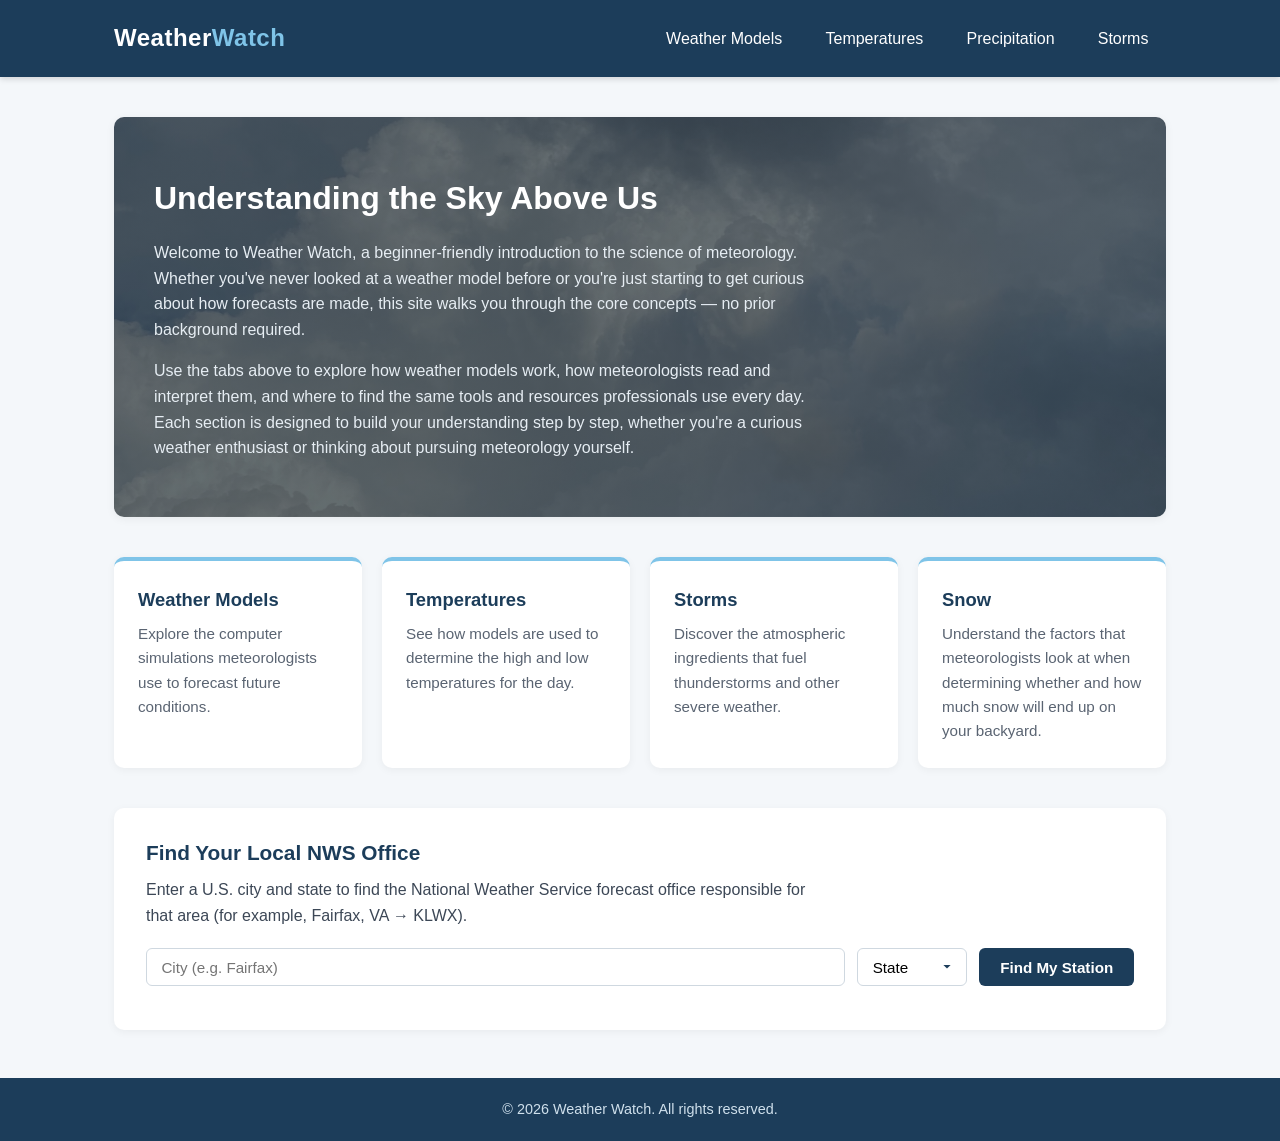
==== index.html @ eb14baa1 "finished storm page" ====
<!DOCTYPE html>
<html lang="en">
<head>
  <meta charset="UTF-8">
  <meta name="viewport" content="width=device-width, initial-scale=1.0">
  <title>Weather Watch | Home</title>
  <link rel="stylesheet" href="homePageStyle.css">
</head>
<body>

  <!-- Header with navigation tabs -->
  <header class="site-header">
    <div class="header-inner">
      <div class="logo">Weather<span>Watch</span></div>
      <nav class="nav-tabs">
        <ul>
          <li><a href="weather_models/weather-models.html">Weather Models</a></li>
          <li><a href="temperatures/temps.html">Temperatures</a></li>
          <li><a href="../precip/precip.html">Precipitation</a></li>
          <li><a href="storms/storms.html">Storms</a></li>
        </ul>
      </nav>
    </div>
  </header>

  <!-- Main content -->
  <main>
    <section class="hero">
      <div class="hero-content">
        <h1>Understanding the Sky Above Us</h1>
        <p>
          Welcome to Weather Watch, a beginner-friendly introduction to the science
          of meteorology. Whether you've never looked at a weather model before or
          you're just starting to get curious about how forecasts are made, this
          site walks you through the core concepts — no prior background required.
        </p>
        <p>
          Use the tabs above to explore how weather models work, how meteorologists
          read and interpret them, and where to find the same tools and resources
          professionals use every day. Each section is designed to build your
          understanding step by step, whether you're a curious weather enthusiast
          or thinking about pursuing meteorology yourself.
        </p>
      </div>
    </section>

    <section class="intro-grid">
      <div class="intro-card">
        <h2>Weather Models</h2>
        <p>Explore the computer simulations meteorologists use to forecast future conditions.</p>
      </div>
      <div class="intro-card">
        <h2>Temperatures</h2>
        <p>See how models are used to determine the high and low temperatures for the day.</p>
      </div>
      <div class="intro-card">
        <h2>Storms</h2>
        <p>Discover the atmospheric ingredients that fuel thunderstorms and other severe weather.</p>
      </div>
      <div class="intro-card">
        <h2>Snow</h2>
        <p>Understand the factors that meteorologists look at when determining whether and how much snow will end up on your backyard.</p>
      </div>
    </section>

    <section class="nws-lookup-section">
      <h2>Find Your Local NWS Office</h2>
      <p>
        Enter a U.S. city and state to find the National Weather Service forecast
        office responsible for that area (for example, Fairfax, VA → KLWX).
      </p>

      <form id="nws-lookup-form" class="nws-lookup-form" data-show-office-link="true">
        <input
          type="text"
          id="nws-city"
          placeholder="City (e.g. Fairfax)"
          required
        >
        <select id="nws-state" required>
          <option value="" disabled selected>State</option>
          <option value="AL">AL</option>
          <option value="AK">AK</option>
          <option value="AZ">AZ</option>
          <option value="AR">AR</option>
          <option value="CA">CA</option>
          <option value="CO">CO</option>
          <option value="CT">CT</option>
          <option value="DE">DE</option>
          <option value="DC">DC</option>
          <option value="FL">FL</option>
          <option value="GA">GA</option>
          <option value="HI">HI</option>
          <option value="ID">ID</option>
          <option value="IL">IL</option>
          <option value="IN">IN</option>
          <option value="IA">IA</option>
          <option value="KS">KS</option>
          <option value="KY">KY</option>
          <option value="LA">LA</option>
          <option value="ME">ME</option>
          <option value="MD">MD</option>
          <option value="MA">MA</option>
          <option value="MI">MI</option>
          <option value="MN">MN</option>
          <option value="MS">MS</option>
          <option value="MO">MO</option>
          <option value="MT">MT</option>
          <option value="NE">NE</option>
          <option value="NV">NV</option>
          <option value="NH">NH</option>
          <option value="NJ">NJ</option>
          <option value="NM">NM</option>
          <option value="NY">NY</option>
          <option value="NC">NC</option>
          <option value="ND">ND</option>
          <option value="OH">OH</option>
          <option value="OK">OK</option>
          <option value="OR">OR</option>
          <option value="PA">PA</option>
          <option value="RI">RI</option>
          <option value="SC">SC</option>
          <option value="SD">SD</option>
          <option value="TN">TN</option>
          <option value="TX">TX</option>
          <option value="UT">UT</option>
          <option value="VT">VT</option>
          <option value="VA">VA</option>
          <option value="WA">WA</option>
          <option value="WV">WV</option>
          <option value="WI">WI</option>
          <option value="WY">WY</option>
        </select>
        <button type="submit">Find My Station</button>
      </form>

      <div id="nws-lookup-result" class="nws-lookup-result" aria-live="polite"></div>
    </section>
  </main>

  <!-- Footer -->
  <footer class="site-footer">
    <p>&copy; 2026 Weather Watch. All rights reserved.</p>
  </footer>

  <script src="nwsLookup.js"></script>

</body>
</html>
---- homePageStyle.css ----
/* ---------- Reset & Base ---------- */
* {
  margin: 0;
  padding: 0;
  box-sizing: border-box;
}
 
body {
  font-family: 'Segoe UI', Tahoma, Geneva, Verdana, sans-serif;
  color: #1f2733;
  background-color: #f4f7fa;
  line-height: 1.6;
}
 
a {
  text-decoration: none;
  color: inherit;
}
 
/* ---------- Header ---------- */
.site-header {
  background-color: #1c3d5a;
  color: #ffffff;
  position: sticky;
  top: 0;
  z-index: 100;
  box-shadow: 0 2px 6px rgba(0, 0, 0, 0.15);
}
 
.header-inner {
  max-width: 1100px;
  margin: 0 auto;
  padding: 1rem 1.5rem;
  display: flex;
  flex-direction: column;
  gap: 0.75rem;
}
 
.logo {
  font-size: 1.5rem;
  font-weight: 700;
  letter-spacing: 0.5px;
}
 
.logo span {
  color: #7fc4e8;
}
 
.nav-tabs ul {
  list-style: none;
  display: flex;
  flex-wrap: wrap;
  gap: 0.5rem;
}
 
.nav-tabs a {
  display: block;
  padding: 0.6rem 1.1rem;
  border-radius: 6px;
  font-weight: 500;
  transition: background-color 0.2s ease, color 0.2s ease;
}
 
.nav-tabs a:hover,
.nav-tabs a:focus {
  background-color: #2f5d84;
  color: #ffffff;
}
 
/* ---------- Main / Hero ---------- */
main {
  max-width: 1100px;
  margin: 0 auto;
  padding: 2.5rem 1.5rem 3rem;
}
 
.hero {
  position: relative;
  background-image: linear-gradient(rgba(15, 30, 46, 0.65), rgba(15, 30, 46, 0.65)), url("clouds.jpeg");
  background-size: cover;
  background-position: center;
  background-repeat: no-repeat;
  border-radius: 10px;
  padding: 3.5rem 2.5rem;
  box-shadow: 0 2px 10px rgba(0, 0, 0, 0.06);
  margin-bottom: 2.5rem;
}
 
.hero h1 {
  font-size: 2rem;
  color: #ffffff;
  margin-bottom: 1rem;
}
 
.hero p {
  margin-bottom: 1rem;
  color: #e6edf3;
  max-width: 75ch;
}
 
.hero p:last-child {
  margin-bottom: 0;
}
 
/* ---------- Intro Cards ---------- */
.intro-grid {
  display: grid;
  grid-template-columns: repeat(auto-fit, minmax(200px, 1fr));
  gap: 1.25rem;
}
 
.intro-card {
  background-color: #ffffff;
  border-radius: 10px;
  padding: 1.5rem;
  box-shadow: 0 2px 8px rgba(0, 0, 0, 0.05);
  border-top: 4px solid #7fc4e8;
  transition: transform 0.2s ease, box-shadow 0.2s ease;
}
 
.intro-card:hover {
  transform: translateY(-4px);
  box-shadow: 0 6px 16px rgba(0, 0, 0, 0.1);
}
 
.intro-card h2 {
  font-size: 1.15rem;
  color: #1c3d5a;
  margin-bottom: 0.5rem;
}
 
.intro-card p {
  font-size: 0.95rem;
  color: #5a6472;
}
 
/* ---------- Footer ---------- */
.site-footer {
  background-color: #1c3d5a;
  color: #cfe0ec;
  text-align: center;
  padding: 1.25rem 1rem;
  font-size: 0.9rem;
}

/* ---------- NWS Station Lookup ---------- */

.nws-lookup-section {
  background-color: #ffffff;
  border-radius: 10px;
  padding: 1.75rem 2rem;
  box-shadow: 0 2px 8px rgba(0, 0, 0, 0.05);
  margin-top: 2.5rem;
}

.nws-lookup-section h2 {
  font-size: 1.3rem;
  color: #1c3d5a;
  margin-bottom: 0.5rem;
}

.nws-lookup-section > p {
  color: #3c4756;
  max-width: 75ch;
}

.nws-lookup-form {
  display: flex;
  flex-wrap: wrap;
  gap: 0.75rem;
  margin-top: 1.25rem;
}

.nws-lookup-form input,
.nws-lookup-form select {
  padding: 0.6rem 0.9rem;
  border: 1px solid #cfd8e0;
  border-radius: 6px;
  font-size: 0.95rem;
  font-family: inherit;
  background-color: #ffffff;
}

.nws-lookup-form input#nws-city {
  flex: 1 1 220px;
}

.nws-lookup-form select#nws-state {
  flex: 0 0 110px;
  cursor: pointer;
  appearance: none;
  -webkit-appearance: none;
  -moz-appearance: none;
  background-image: url("data:image/svg+xml;charset=UTF-8,%3Csvg xmlns='http://www.w3.org/2000/svg' viewBox='0 0 20 20'%3E%3Cpath fill='%231c3d5a' d='M5.5 7.5l4.5 4.5 4.5-4.5z'/%3E%3C/svg%3E");
  background-repeat: no-repeat;
  background-position: right 0.7rem center;
  background-size: 1rem;
  padding-right: 2.1rem;
}

.nws-lookup-form select#nws-state:focus {
  outline: none;
  border-color: #1c3d5a;
  box-shadow: 0 0 0 3px rgba(28, 61, 90, 0.12);
}

.nws-lookup-form input:focus {
  outline: none;
  border-color: #1c3d5a;
  box-shadow: 0 0 0 3px rgba(28, 61, 90, 0.12);
}

.nws-lookup-form button {
  flex: 0 0 auto;
  padding: 0.6rem 1.3rem;
  background-color: #1c3d5a;
  color: #ffffff;
  border: none;
  border-radius: 6px;
  font-weight: 600;
  font-size: 0.95rem;
  cursor: pointer;
  transition: background-color 0.2s ease;
}

.nws-lookup-form button:hover,
.nws-lookup-form button:focus {
  background-color: #2f5d84;
}

.nws-lookup-result {
  margin-top: 1rem;
  font-size: 0.95rem;
}

.nws-lookup-result.loading {
  color: #5a6472;
}

.nws-lookup-result.success {
  color: #1c3d5a;
  font-size: 1.05rem;
}

.nws-office-link {
  display: inline-block;
  margin-top: 0.6rem;
  margin-left: 0.25rem;
  padding: 0.45rem 0.9rem;
  background-color: #1c3d5a;
  color: #ffffff;
  border-radius: 6px;
  font-weight: 600;
  font-size: 0.85rem;
  transition: background-color 0.2s ease;
}

.nws-office-link:hover,
.nws-office-link:focus {
  background-color: #2f5d84;
}

.nws-lookup-result.error {
  color: #b3372c;
}

/* ---------- Image Lightbox ---------- */

.enlargeable-image {
  cursor: zoom-in;
}

.image-lightbox {
  display: none;
  position: fixed;
  top: 0;
  left: 0;
  width: 100%;
  height: 100%;
  background-color: rgba(15, 30, 46, 0.85);
  z-index: 1000;
  align-items: center;
  justify-content: center;
  padding: 2rem;
  cursor: zoom-out;
}

.image-lightbox.open {
  display: flex;
}

.image-lightbox img {
  max-width: 100%;
  max-height: 100%;
  border-radius: 8px;
  box-shadow: 0 10px 40px rgba(0, 0, 0, 0.4);
}

/* ---------- Toggle Cards (click-to-reveal) ---------- */

.toggle-card-group {
  display: flex;
  flex-wrap: wrap;
  gap: 1rem;
  margin-top: 1.25rem;
}

.toggle-card {
  position: relative;
}

.toggle-card-label {
  display: inline-block;
  padding: 0.6rem 1.1rem;
  background-color: #eaf2f8;
  color: #1c3d5a;
  border: 1px solid #cfe0ec;
  border-radius: 6px;
  font-weight: 600;
  font-size: 0.95rem;
  font-family: inherit;
  cursor: pointer;
  transition: background-color 0.2s ease, color 0.2s ease;
}

.toggle-card-label:hover {
  background-color: #d7e6f1;
}

.toggle-card.open .toggle-card-label {
  background-color: #1c3d5a;
  color: #ffffff;
}

.toggle-card-panel {
  position: absolute;
  top: 100%;
  left: 0;
  z-index: 10;
  width: 320px;
  max-width: 80vw;
  margin-top: 0.5rem;
  padding: 1.1rem 1.25rem;
  background-color: #ffffff;
  border: 1px solid #dde5ec;
  border-radius: 8px;
  box-shadow: 0 8px 20px rgba(0, 0, 0, 0.12);

  opacity: 0;
  visibility: hidden;
  transform: translateY(-6px);
  transition: opacity 0.2s ease, transform 0.2s ease, visibility 0.2s;
}

.toggle-card-panel p {
  color: #3c4756;
  font-size: 0.9rem;
  margin-bottom: 0.75rem;
}

.toggle-card-panel p:last-child {
  margin-bottom: 0;
}

.toggle-card-panel .external-link-button {
  display: block;
  text-align: center;
  font-size: 0.85rem;
  padding: 0.5rem 0.9rem;
}

.toggle-card.open .toggle-card-panel {
  opacity: 1;
  visibility: visible;
  transform: translateY(0);
}
 
/* ---------- Responsive ---------- */
@media (min-width: 700px) {
  .header-inner {
    flex-direction: row;
    align-items: center;
    justify-content: space-between;
  }
}
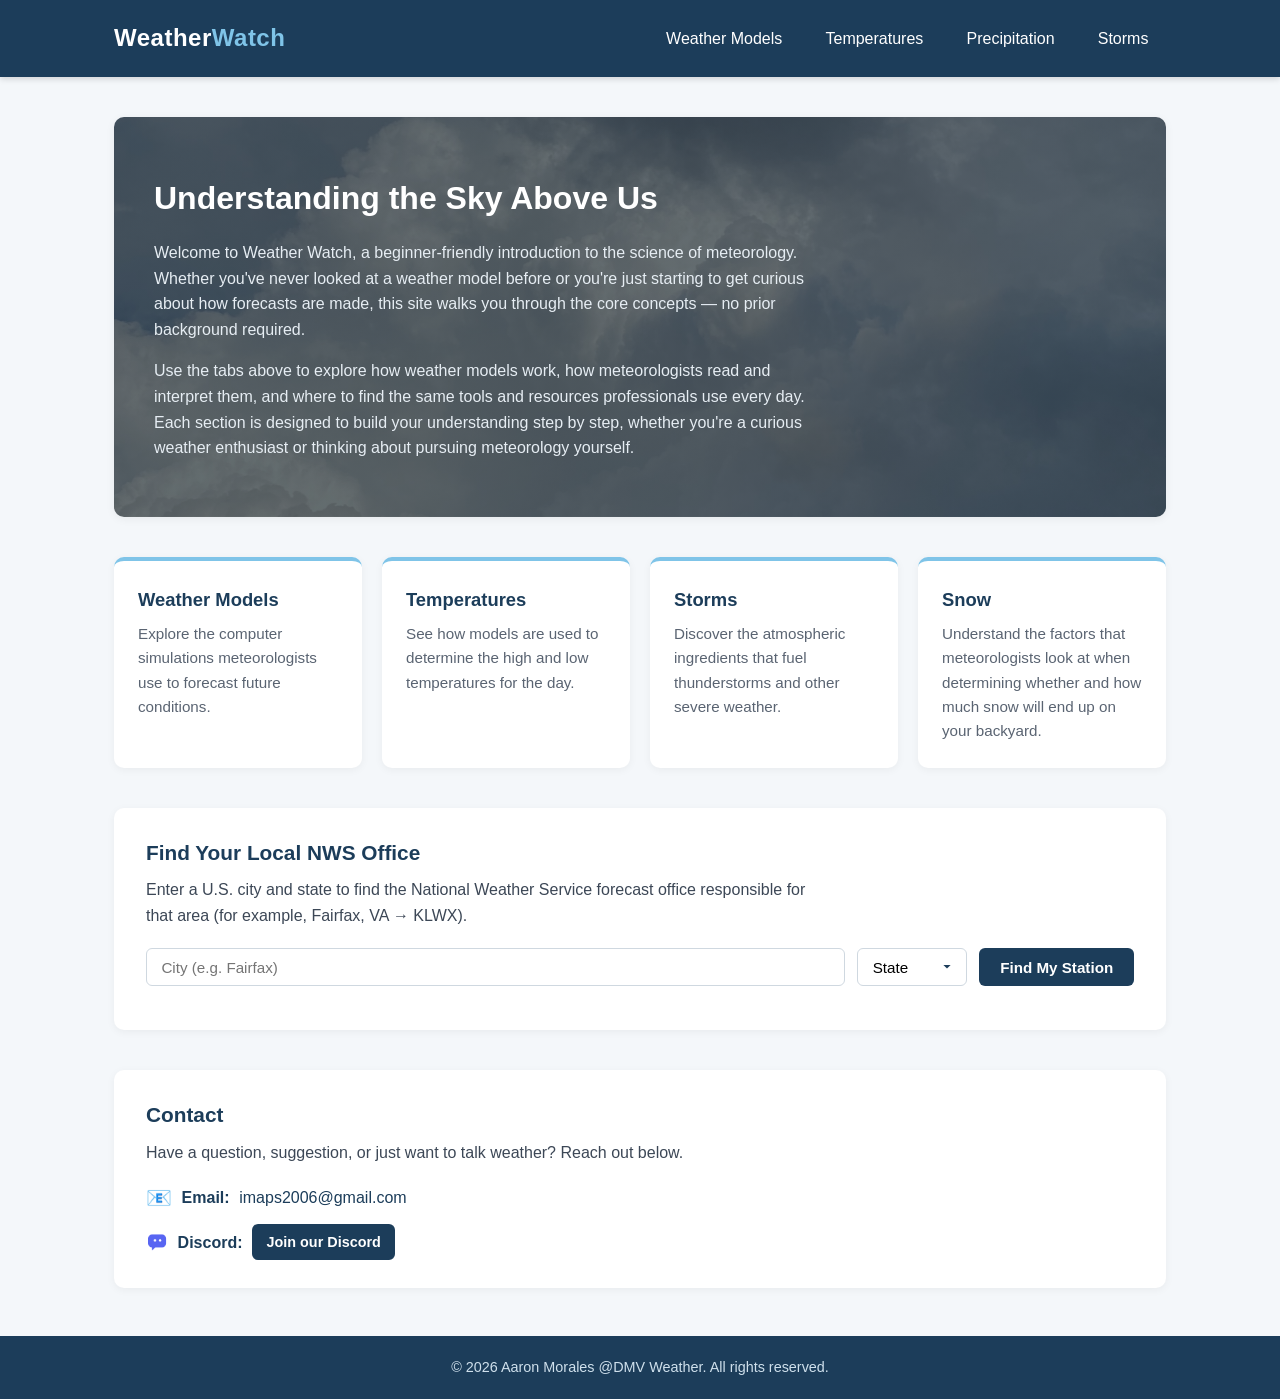
==== commit 7d4ec568: "contacts added" ====
--- a/index.html
+++ b/index.html
@@ -136,14 +136,36 @@
 
       <div id="nws-lookup-result" class="nws-lookup-result" aria-live="polite"></div>
     </section>
+
+    <section class="contact-section">
+      <h2>Contact</h2>
+      <p>
+        Have a question, suggestion, or just want to talk weather? Reach out
+        below.
+      </p>
+      <ul class="contact-list">
+        <li>
+          <span class="contact-icon" aria-hidden="true">📧</span>
+          <span class="contact-label">Email:</span>
+          <a href="mailto:imaps2006@gmail.com" class="contact-value">imaps2006@gmail.com</a>
+        </li>
+        <li>
+          <img src="discord-icon.png" alt="" class="contact-icon-image" aria-hidden="true">
+          <span class="contact-label">Discord:</span>
+          <a href="https://discord.gg/J565cXhKj" target="_blank" rel="noopener" class="contact-discord-link">
+            Join our Discord
+          </a>
+        </li>
+      </ul>
+    </section>
   </main>
 
   <!-- Footer -->
   <footer class="site-footer">
-    <p>&copy; 2026 Weather Watch. All rights reserved.</p>
+    <p>&copy; 2026 Aaron Morales @DMV Weather. All rights reserved.</p>
   </footer>
 
   <script src="nwsLookup.js"></script>
 
 </body>
-</html>
+</html>
--- a/homePageStyle.css
+++ b/homePageStyle.css
@@ -262,6 +262,86 @@
 
 .nws-lookup-result.error {
   color: #b3372c;
+}
+
+/* ---------- Contact Section ---------- */
+
+.contact-section {
+  background-color: #ffffff;
+  border-radius: 10px;
+  padding: 1.75rem 2rem;
+  box-shadow: 0 2px 8px rgba(0, 0, 0, 0.05);
+  margin-top: 2.5rem;
+}
+
+.contact-section h2 {
+  font-size: 1.3rem;
+  color: #1c3d5a;
+  margin-bottom: 0.5rem;
+}
+
+.contact-section > p {
+  color: #3c4756;
+  max-width: 75ch;
+  margin-bottom: 1.25rem;
+}
+
+.contact-list {
+  list-style: none;
+  display: flex;
+  flex-direction: column;
+  gap: 0.85rem;
+}
+
+.contact-list li {
+  display: flex;
+  align-items: center;
+  gap: 0.6rem;
+  font-size: 1rem;
+}
+
+.contact-icon {
+  font-size: 1.3rem;
+  line-height: 1;
+}
+
+.contact-icon-image {
+  width: 22px;
+  height: 22px;
+  object-fit: contain;
+}
+
+.contact-label {
+  font-weight: 600;
+  color: #1c3d5a;
+}
+
+.contact-value {
+  color: #1c3d5a;
+  font-weight: 500;
+  transition: color 0.2s ease;
+}
+
+.contact-value:hover,
+.contact-value:focus {
+  color: #2f5d84;
+  text-decoration: underline;
+}
+
+.contact-discord-link {
+  display: inline-block;
+  padding: 0.4rem 0.9rem;
+  background-color: #1c3d5a;
+  color: #ffffff;
+  border-radius: 6px;
+  font-weight: 600;
+  font-size: 0.9rem;
+  transition: background-color 0.2s ease;
+}
+
+.contact-discord-link:hover,
+.contact-discord-link:focus {
+  background-color: #2f5d84;
 }
 
 /* ---------- Image Lightbox ---------- */
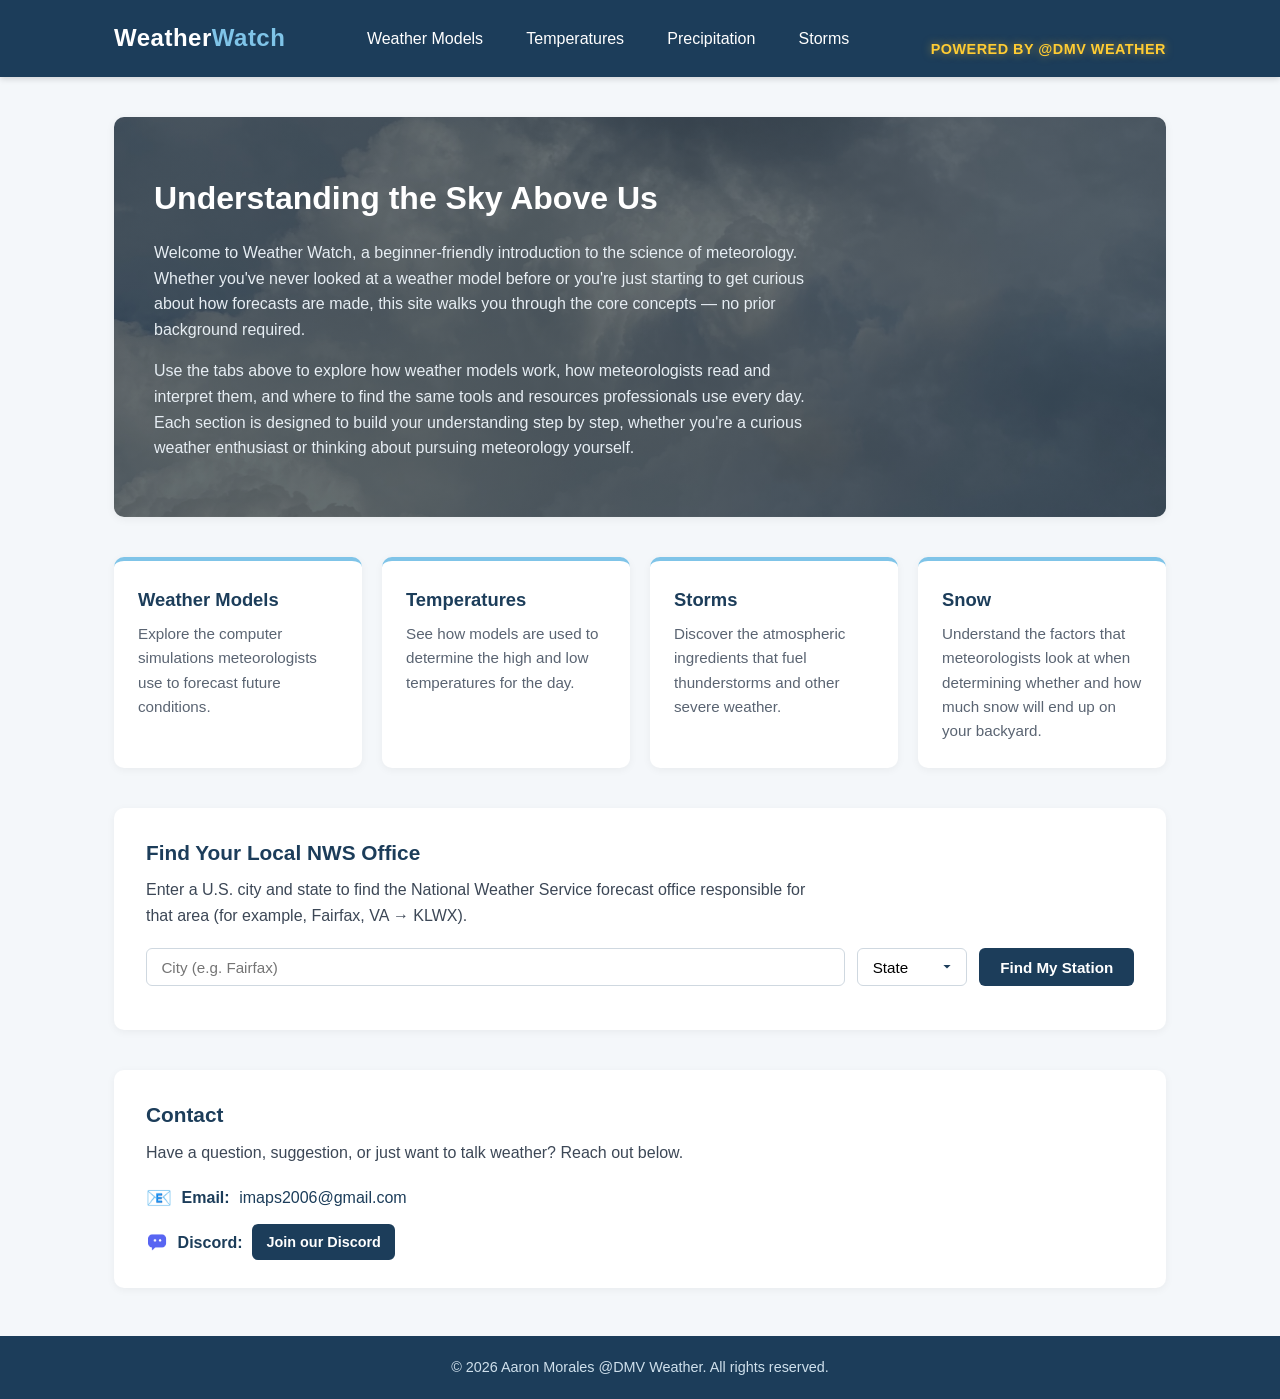
==== commit 0122da79: "sponsor" ====
--- a/index.html
+++ b/index.html
@@ -20,6 +20,7 @@
           <li><a href="storms/storms.html">Storms</a></li>
         </ul>
       </nav>
+      <span class="powered-by">Powered by @DMV Weather</span>
     </div>
   </header>
 
--- a/homePageStyle.css
+++ b/homePageStyle.css
@@ -65,6 +65,16 @@
 .nav-tabs a:focus {
   background-color: #2f5d84;
   color: #ffffff;
+}
+
+.powered-by {
+  font-size: 0.9rem;
+  font-weight: 800;
+  color: #ffcc33;
+  letter-spacing: 0.5px;
+  text-transform: uppercase;
+  text-shadow: 0 0 8px rgba(255, 204, 51, 0.5);
+  align-self: flex-end;
 }
  
 /* ---------- Main / Hero ---------- */
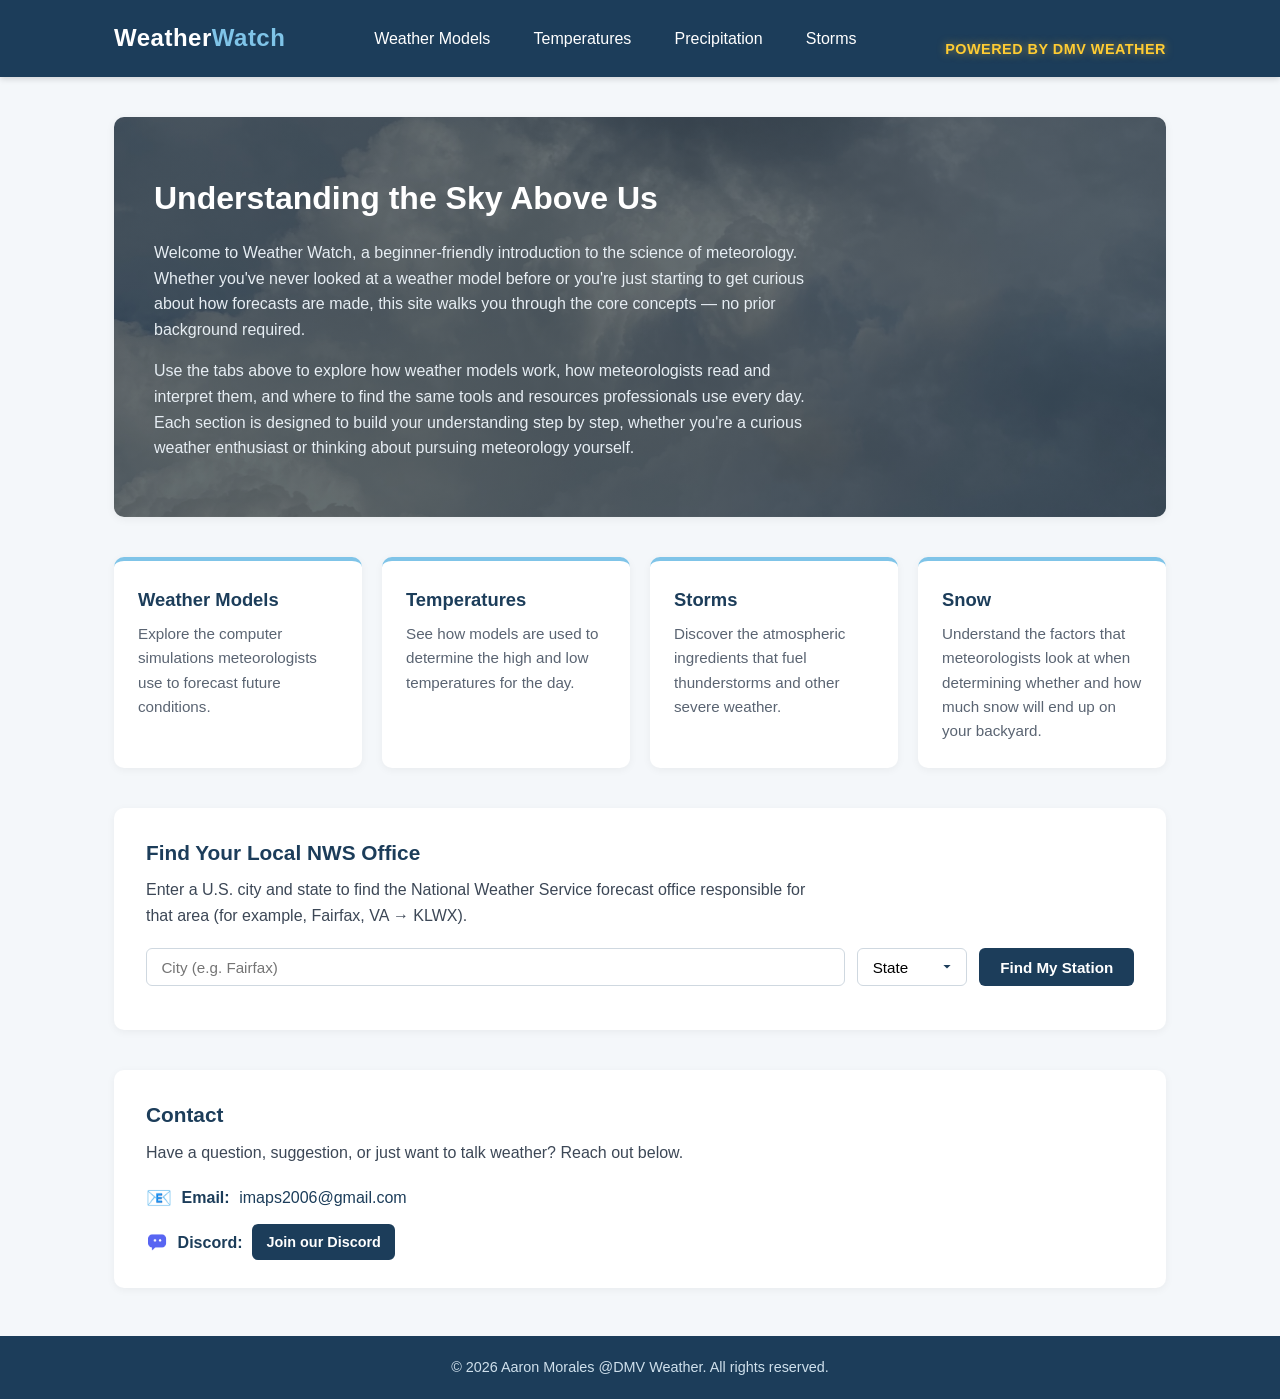
==== commit b33e29d7: "added hyperlink to dc server" ====
--- a/index.html
+++ b/index.html
@@ -20,7 +20,7 @@
           <li><a href="storms/storms.html">Storms</a></li>
         </ul>
       </nav>
-      <span class="powered-by">Powered by @DMV Weather</span>
+      <a href="https://discord.gg/J565cXhKj" target="_blank" rel="noopener" class="powered-by">Powered by DMV Weather</a>
     </div>
   </header>
 
--- a/homePageStyle.css
+++ b/homePageStyle.css
@@ -75,6 +75,13 @@
   text-transform: uppercase;
   text-shadow: 0 0 8px rgba(255, 204, 51, 0.5);
   align-self: flex-end;
+  transition: color 0.2s ease, text-shadow 0.2s ease;
+}
+
+.powered-by:hover,
+.powered-by:focus {
+  color: #ffe08a;
+  text-shadow: 0 0 12px rgba(255, 224, 138, 0.8);
 }
  
 /* ---------- Main / Hero ---------- */
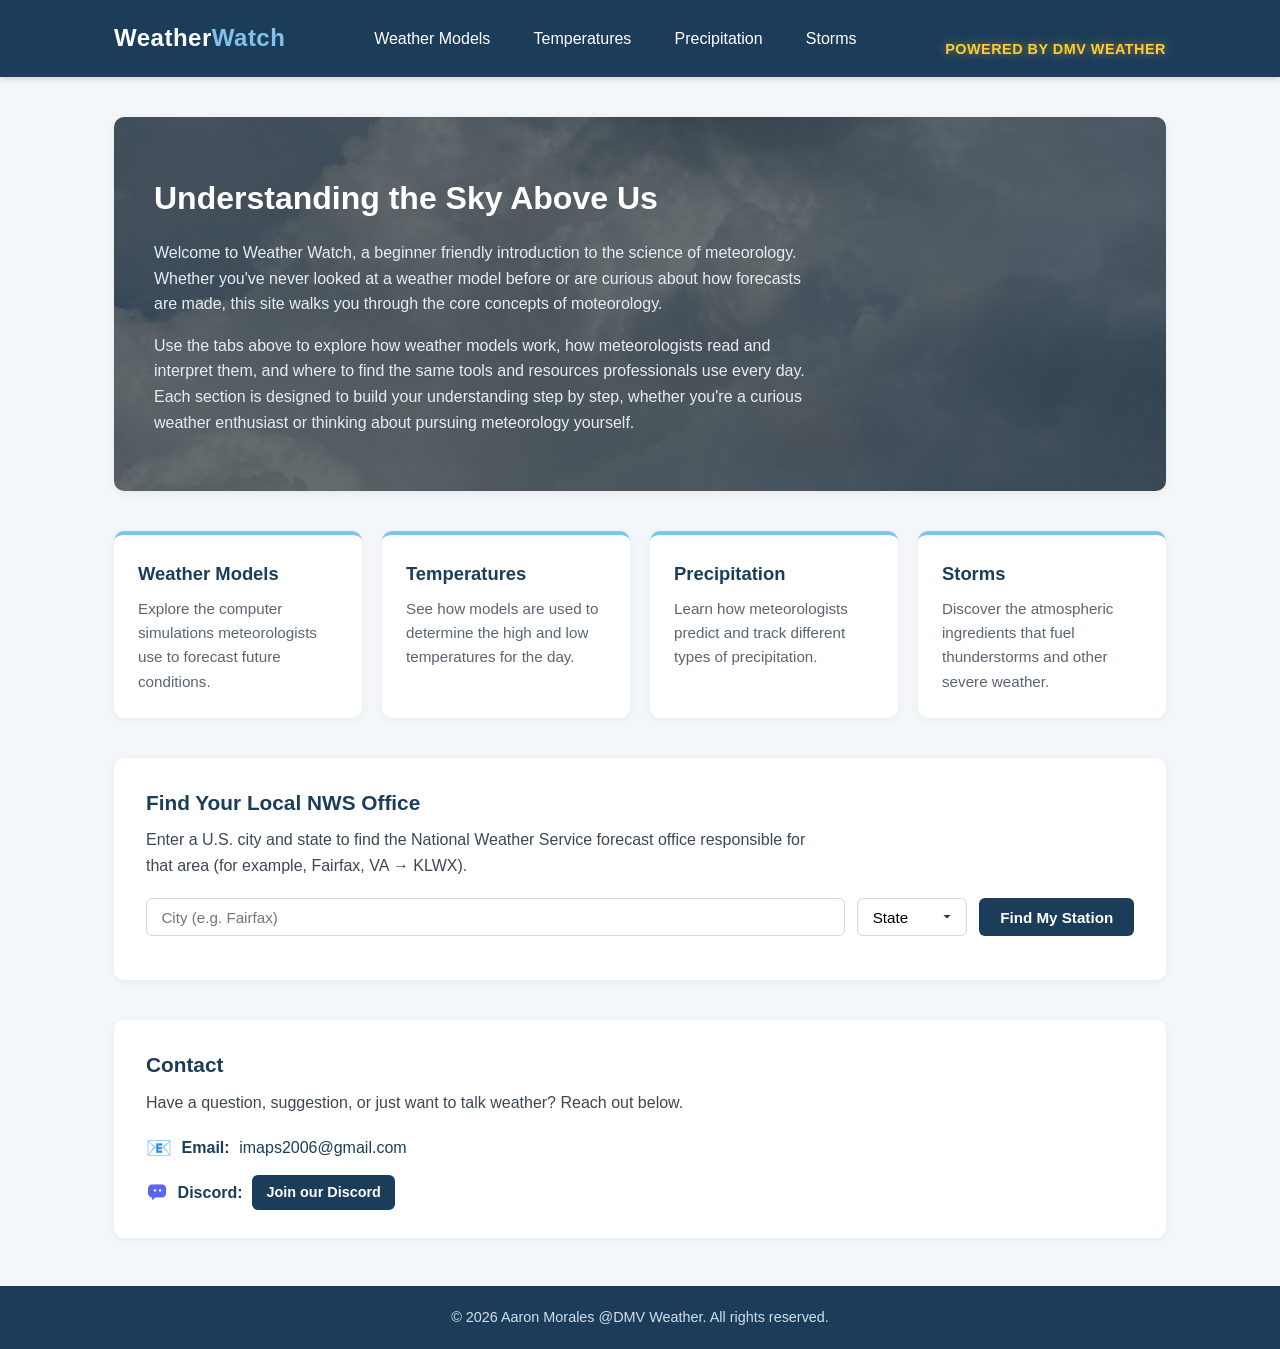
==== commit f5c1bc63: "added spc cards" ====
--- a/index.html
+++ b/index.html
@@ -30,11 +30,10 @@
       <div class="hero-content">
         <h1>Understanding the Sky Above Us</h1>
         <p>
-          Welcome to Weather Watch, a beginner-friendly introduction to the science
+          Welcome to Weather Watch, a beginner friendly introduction to the science
           of meteorology. Whether you've never looked at a weather model before or
-          you're just starting to get curious about how forecasts are made, this
-          site walks you through the core concepts — no prior background required.
-        </p>
+          are curious about how forecasts are made, this site walks you through the core
+          concepts of moteorology. 
         <p>
           Use the tabs above to explore how weather models work, how meteorologists
           read and interpret them, and where to find the same tools and resources
@@ -55,12 +54,12 @@
         <p>See how models are used to determine the high and low temperatures for the day.</p>
       </div>
       <div class="intro-card">
+        <h2>Precipitation</h2>
+        <p>Learn how meteorologists predict and track different types of precipitation.</p>
+      </div>
+      <div class="intro-card">
         <h2>Storms</h2>
         <p>Discover the atmospheric ingredients that fuel thunderstorms and other severe weather.</p>
-      </div>
-      <div class="intro-card">
-        <h2>Snow</h2>
-        <p>Understand the factors that meteorologists look at when determining whether and how much snow will end up on your backyard.</p>
       </div>
     </section>
 
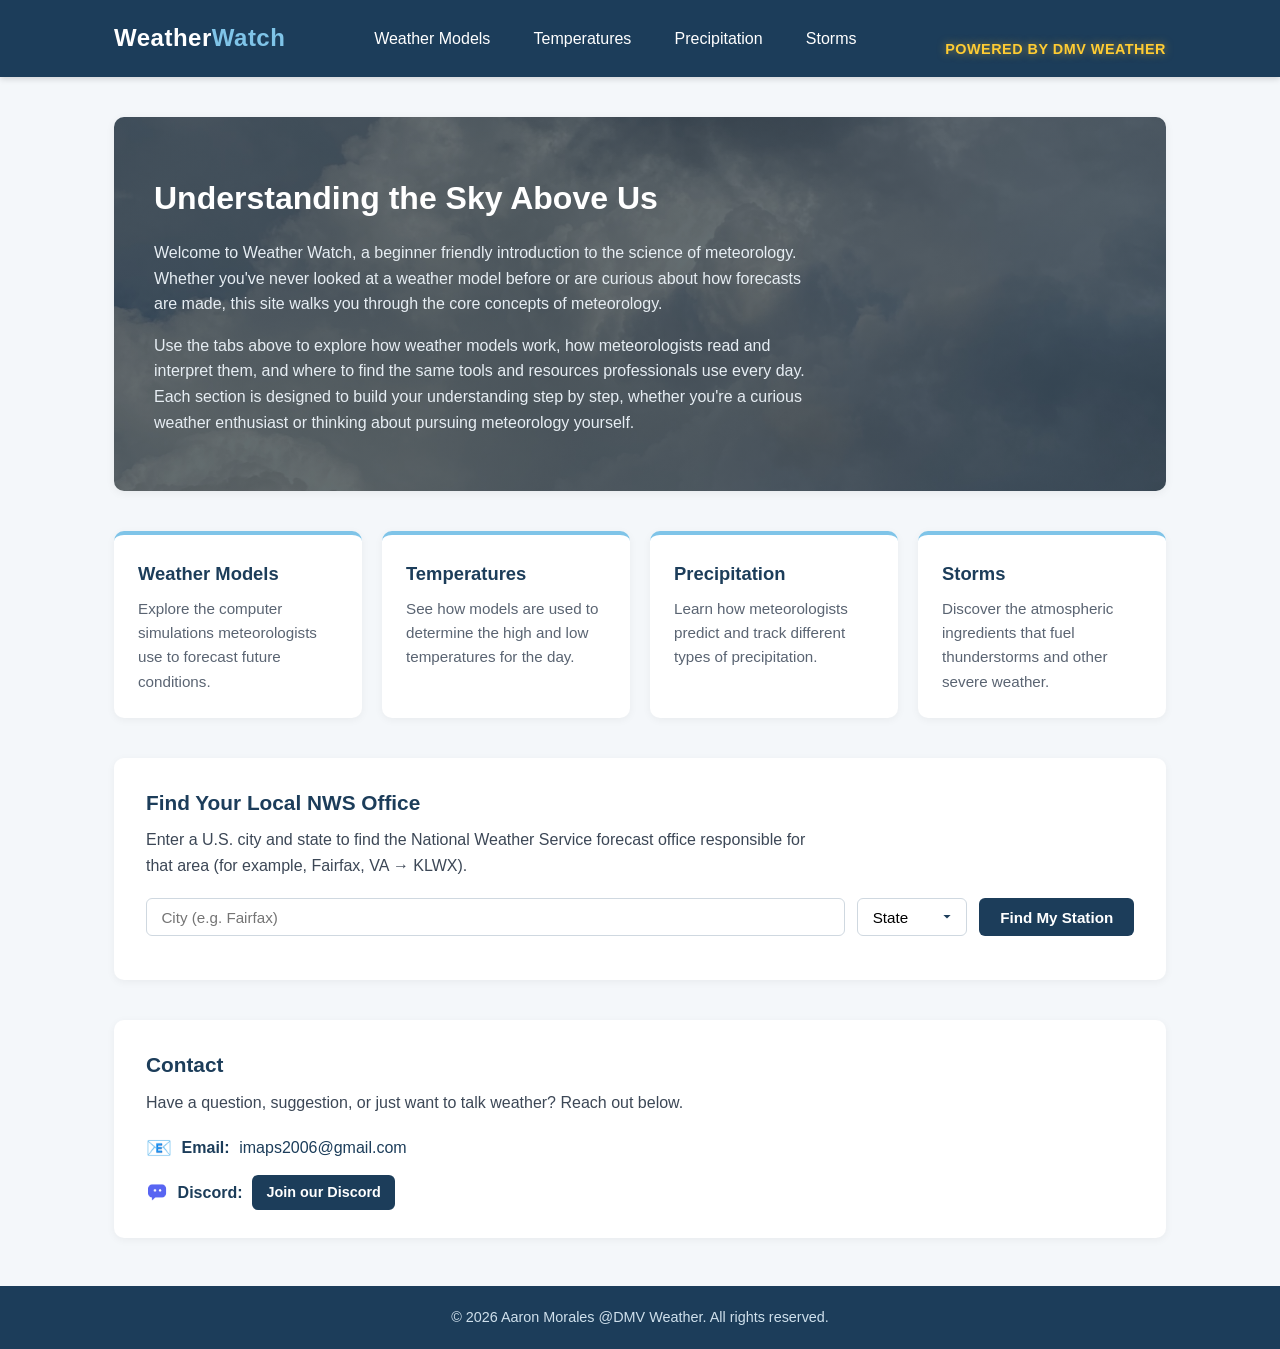
==== commit 3fb88ef5: "phone compatability" ====
--- a/index.html
+++ b/index.html
@@ -16,7 +16,7 @@
         <ul>
           <li><a href="weather_models/weather-models.html">Weather Models</a></li>
           <li><a href="temperatures/temps.html">Temperatures</a></li>
-          <li><a href="../precip/precip.html">Precipitation</a></li>
+          <li><a href="precip/precip.html">Precipitation</a></li>
           <li><a href="storms/storms.html">Storms</a></li>
         </ul>
       </nav>
@@ -33,7 +33,7 @@
           Welcome to Weather Watch, a beginner friendly introduction to the science
           of meteorology. Whether you've never looked at a weather model before or
           are curious about how forecasts are made, this site walks you through the core
-          concepts of moteorology. 
+          concepts of meteorology. 
         <p>
           Use the tabs above to explore how weather models work, how meteorologists
           read and interpret them, and where to find the same tools and resources
--- a/homePageStyle.css
+++ b/homePageStyle.css
@@ -432,10 +432,10 @@
 .toggle-card-panel {
   position: absolute;
   top: 100%;
-  left: 0;
+  left: 50%;
   z-index: 10;
   width: 320px;
-  max-width: 80vw;
+  max-width: 90vw;
   margin-top: 0.5rem;
   padding: 1.1rem 1.25rem;
   background-color: #ffffff;
@@ -445,7 +445,7 @@
 
   opacity: 0;
   visibility: hidden;
-  transform: translateY(-6px);
+  transform: translate(-50%, -6px);
   transition: opacity 0.2s ease, transform 0.2s ease, visibility 0.2s;
 }
 
@@ -469,7 +469,7 @@
 .toggle-card.open .toggle-card-panel {
   opacity: 1;
   visibility: visible;
-  transform: translateY(0);
+  transform: translate(-50%, 0);
 }
  
 /* ---------- Responsive ---------- */
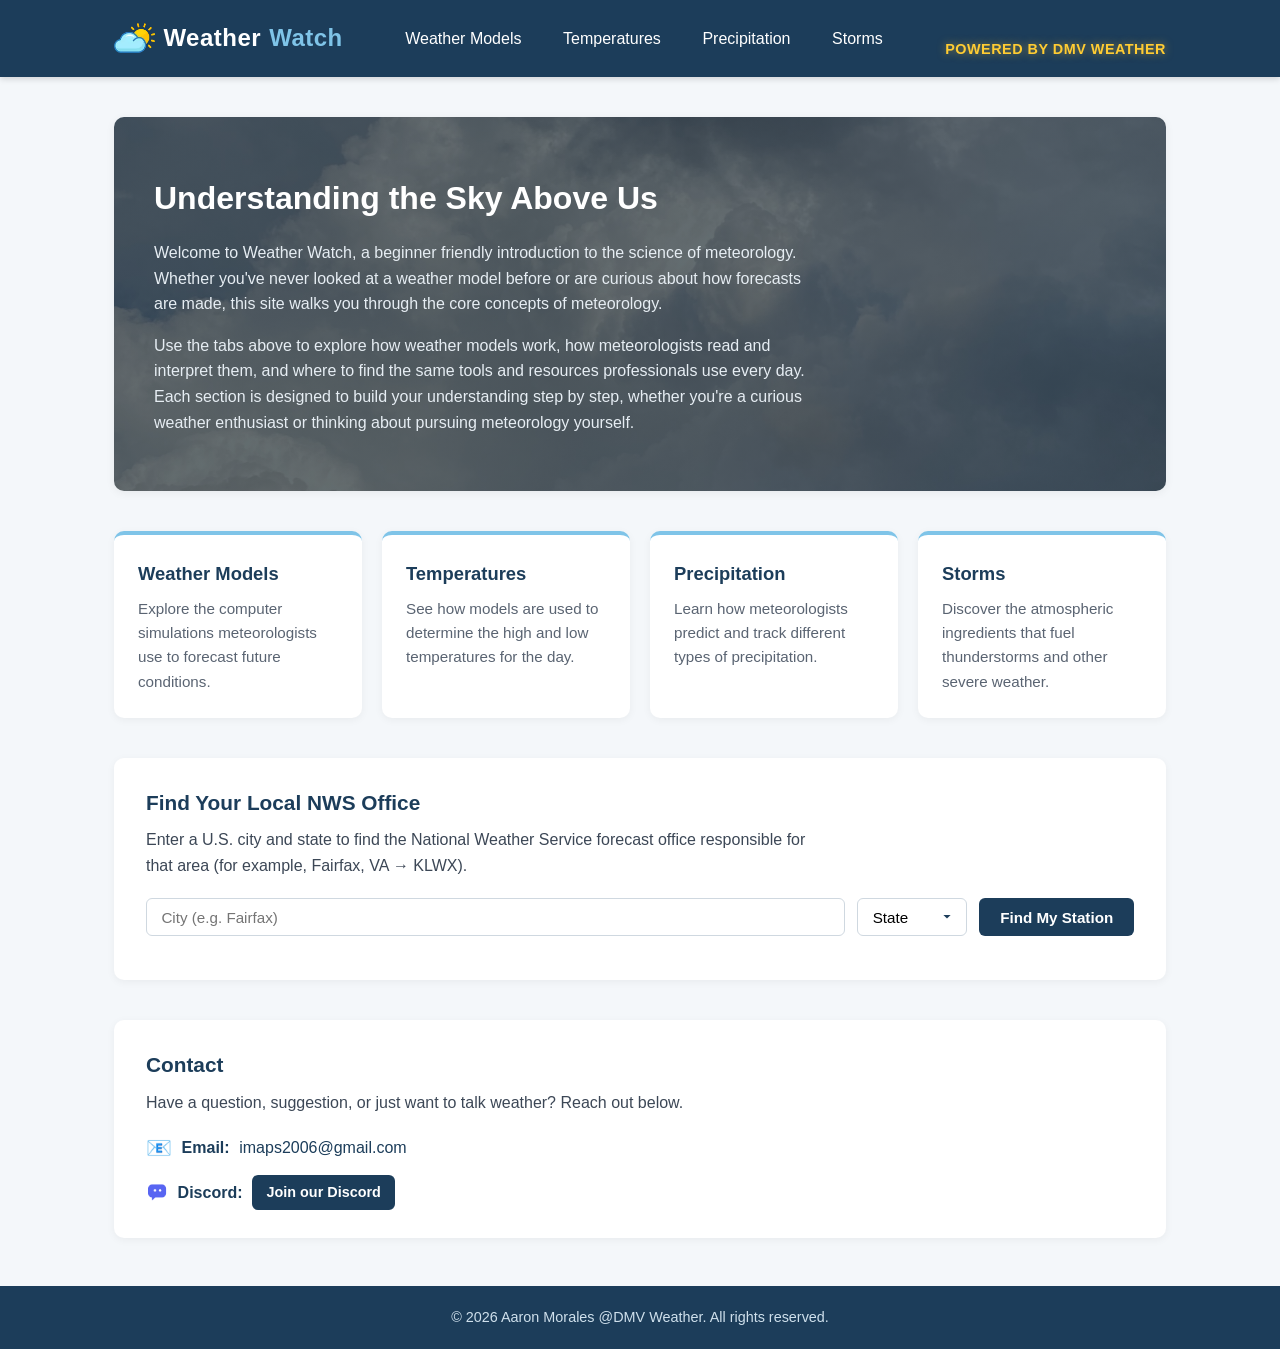
==== commit 84fa4bce: "added tabs for mobile comp" ====
--- a/index.html
+++ b/index.html
@@ -4,6 +4,7 @@
   <meta charset="UTF-8">
   <meta name="viewport" content="width=device-width, initial-scale=1.0">
   <title>Weather Watch | Home</title>
+  <link rel="icon" type="image/png" href="weather-icon-final.png">
   <link rel="stylesheet" href="homePageStyle.css">
 </head>
 <body>
@@ -11,7 +12,13 @@
   <!-- Header with navigation tabs -->
   <header class="site-header">
     <div class="header-inner">
-      <div class="logo">Weather<span>Watch</span></div>
+      <div class="header-top-row">
+        <div class="logo">
+          <img src="weather-icon-final.png" alt="" class="logo-icon">
+          Weather<span>Watch</span>
+        </div>
+        <button type="button" class="nav-toggle" aria-label="Toggle navigation" aria-expanded="false">☰</button>
+      </div>
       <nav class="nav-tabs">
         <ul>
           <li><a href="weather_models/weather-models.html">Weather Models</a></li>
@@ -166,6 +173,7 @@
   </footer>
 
   <script src="nwsLookup.js"></script>
+  <script src="navToggle.js"></script>
 
 </body>
 </html>
--- a/homePageStyle.css
+++ b/homePageStyle.css
@@ -1,4 +1,9 @@
 /* ---------- Reset & Base ---------- */
+html {
+  scroll-behavior: smooth;
+  scroll-padding-top: 150px;
+}
+
 * {
   margin: 0;
   padding: 0;
@@ -36,23 +41,68 @@
   gap: 0.75rem;
 }
  
+.header-top-row {
+  display: flex;
+  align-items: center;
+  justify-content: space-between;
+  width: 100%;
+}
+
 .logo {
+  display: flex;
+  align-items: center;
+  gap: 0.5rem;
   font-size: 1.5rem;
   font-weight: 700;
   letter-spacing: 0.5px;
 }
- 
+
+.logo-icon {
+  height: 30px;
+  width: auto;
+  display: block;
+}
+
 .logo span {
   color: #7fc4e8;
 }
- 
+
+.nav-toggle {
+  display: inline-flex;
+  align-items: center;
+  justify-content: center;
+  background: none;
+  border: 1px solid rgba(255, 255, 255, 0.35);
+  color: #ffffff;
+  font-size: 1.3rem;
+  line-height: 1;
+  padding: 0.4rem 0.75rem;
+  border-radius: 6px;
+  cursor: pointer;
+  font-family: inherit;
+}
+
+.nav-toggle:hover,
+.nav-toggle:focus {
+  background-color: rgba(255, 255, 255, 0.12);
+}
+
+.nav-tabs {
+  display: none;
+  width: 100%;
+}
+
+.nav-tabs.open {
+  display: block;
+}
+
 .nav-tabs ul {
   list-style: none;
   display: flex;
-  flex-wrap: wrap;
-  gap: 0.5rem;
-}
- 
+  flex-direction: column;
+  gap: 0.4rem;
+}
+
 .nav-tabs a {
   display: block;
   padding: 0.6rem 1.1rem;
@@ -60,7 +110,7 @@
   font-weight: 500;
   transition: background-color 0.2s ease, color 0.2s ease;
 }
- 
+
 .nav-tabs a:hover,
 .nav-tabs a:focus {
   background-color: #2f5d84;
@@ -432,7 +482,7 @@
 .toggle-card-panel {
   position: absolute;
   top: 100%;
-  left: 50%;
+  left: 0;
   z-index: 10;
   width: 320px;
   max-width: 90vw;
@@ -445,7 +495,7 @@
 
   opacity: 0;
   visibility: hidden;
-  transform: translate(-50%, -6px);
+  transform: translateY(-6px);
   transition: opacity 0.2s ease, transform 0.2s ease, visibility 0.2s;
 }
 
@@ -469,7 +519,195 @@
 .toggle-card.open .toggle-card-panel {
   opacity: 1;
   visibility: visible;
-  transform: translate(-50%, 0);
+  transform: translateY(0);
+}
+
+/* On narrow screens, anchor to the right edge instead of the left when a
+   chip sits near the right side of the row, to avoid the panel overflowing
+   past the right edge of the screen. */
+@media (max-width: 600px) {
+  .toggle-card-panel {
+    width: 280px;
+  }
+}
+
+/* ---------- Breadcrumb ---------- */
+
+.breadcrumb {
+  font-size: 0.85rem;
+  color: #5a6472;
+  margin-bottom: 1rem;
+}
+
+.breadcrumb a {
+  color: #1c3d5a;
+  font-weight: 600;
+}
+
+.breadcrumb a:hover,
+.breadcrumb a:focus {
+  text-decoration: underline;
+}
+
+/* ---------- Page Table of Contents ---------- */
+
+.page-toc {
+  background-color: #f4f7fa;
+  border: 1px solid #dde5ec;
+  border-radius: 10px;
+  padding: 1.25rem 1.5rem;
+  margin-bottom: 1.5rem;
+}
+
+.page-toc-label {
+  font-size: 0.8rem;
+  font-weight: 700;
+  color: #5a6472;
+  text-transform: uppercase;
+  letter-spacing: 0.4px;
+  margin-bottom: 0.6rem;
+}
+
+.page-toc ul {
+  list-style: none;
+  display: flex;
+  flex-wrap: wrap;
+  gap: 0.5rem 1.5rem;
+}
+
+.page-toc a {
+  color: #1c3d5a;
+  font-weight: 600;
+  font-size: 0.92rem;
+}
+
+.page-toc a:hover,
+.page-toc a:focus {
+  text-decoration: underline;
+}
+
+/* ---------- Back to Top ---------- */
+
+.back-to-top {
+  text-align: center;
+  margin-top: 1rem;
+}
+
+.back-to-top a {
+  font-size: 0.9rem;
+  font-weight: 600;
+  color: #1c3d5a;
+}
+
+.back-to-top a:hover,
+.back-to-top a:focus {
+  text-decoration: underline;
+}
+
+/* ---------- Content Rhythm: Zigzag & Alt Sections ---------- */
+
+.content-with-image.reverse {
+  flex-direction: row-reverse;
+}
+
+.content-block.alt {
+  background-color: #eef4f9;
+  box-shadow: none;
+  border: none;
+}
+
+/* ---------- Editorial Layout Patterns ---------- */
+
+/* Clearfix so floated images don't collapse their container */
+.content-block::after,
+.content-open::after {
+  content: "";
+  display: table;
+  clear: both;
+}
+
+/* Floated image with text wrapping around it, magazine-style */
+.float-image {
+  float: right;
+  width: 260px;
+  max-width: 42%;
+  margin: 0.25rem 0 1rem 1.75rem;
+  border-radius: 8px;
+  overflow: hidden;
+  box-shadow: 0 4px 12px rgba(0, 0, 0, 0.08);
+  border: 1px solid #dde5ec;
+}
+
+.float-image.float-left {
+  float: left;
+  margin: 0.25rem 1.75rem 1rem 0;
+}
+
+.float-image img {
+  width: 100%;
+  display: block;
+}
+
+.float-image figcaption {
+  padding: 0.5rem 0.7rem;
+  font-size: 0.78rem;
+  color: #5a6472;
+  background-color: #f4f7fa;
+  text-align: center;
+}
+
+/* A fact or figure pulled out of the paragraph into its own callout */
+.pull-fact {
+  background-color: #eaf2f8;
+  border-left: 4px solid #1c3d5a;
+  padding: 1rem 1.25rem;
+  margin: 1.25rem 0;
+  border-radius: 0 8px 8px 0;
+}
+
+.pull-fact p {
+  font-size: 1rem;
+  font-weight: 600;
+  color: #1c3d5a;
+  max-width: none;
+}
+
+/* Open section: no card, just a divider - for a lighter, editorial feel */
+.content-open {
+  padding: 2.25rem 0.25rem;
+  border-top: 2px solid #dde5ec;
+  margin-bottom: 0;
+}
+
+.content-open:first-of-type,
+.page-toc + .content-open {
+  border-top: none;
+  padding-top: 0.5rem;
+}
+
+.content-open h2 {
+  font-size: 1.4rem;
+  color: #1c3d5a;
+  margin-bottom: 0.9rem;
+}
+
+.content-open p {
+  color: #3c4756;
+  max-width: 68ch;
+  margin-bottom: 1rem;
+}
+
+.content-open p:last-child {
+  margin-bottom: 0;
+}
+
+@media (max-width: 600px) {
+  .float-image {
+    float: none;
+    width: 100%;
+    max-width: 100%;
+    margin: 0 0 1rem 0;
+  }
 }
  
 /* ---------- Responsive ---------- */
@@ -479,4 +717,32 @@
     align-items: center;
     justify-content: space-between;
   }
+
+  .header-top-row {
+    width: auto;
+  }
+
+  .nav-toggle {
+    display: none;
+  }
+
+  .nav-tabs {
+    display: block;
+    width: auto;
+  }
+
+  .nav-tabs ul {
+    flex-direction: row;
+    flex-wrap: wrap;
+  }
+}
+
+@media (max-width: 500px) {
+  .logo-icon {
+    height: 24px;
+  }
+
+  .logo {
+    font-size: 1.25rem;
+  }
 }
